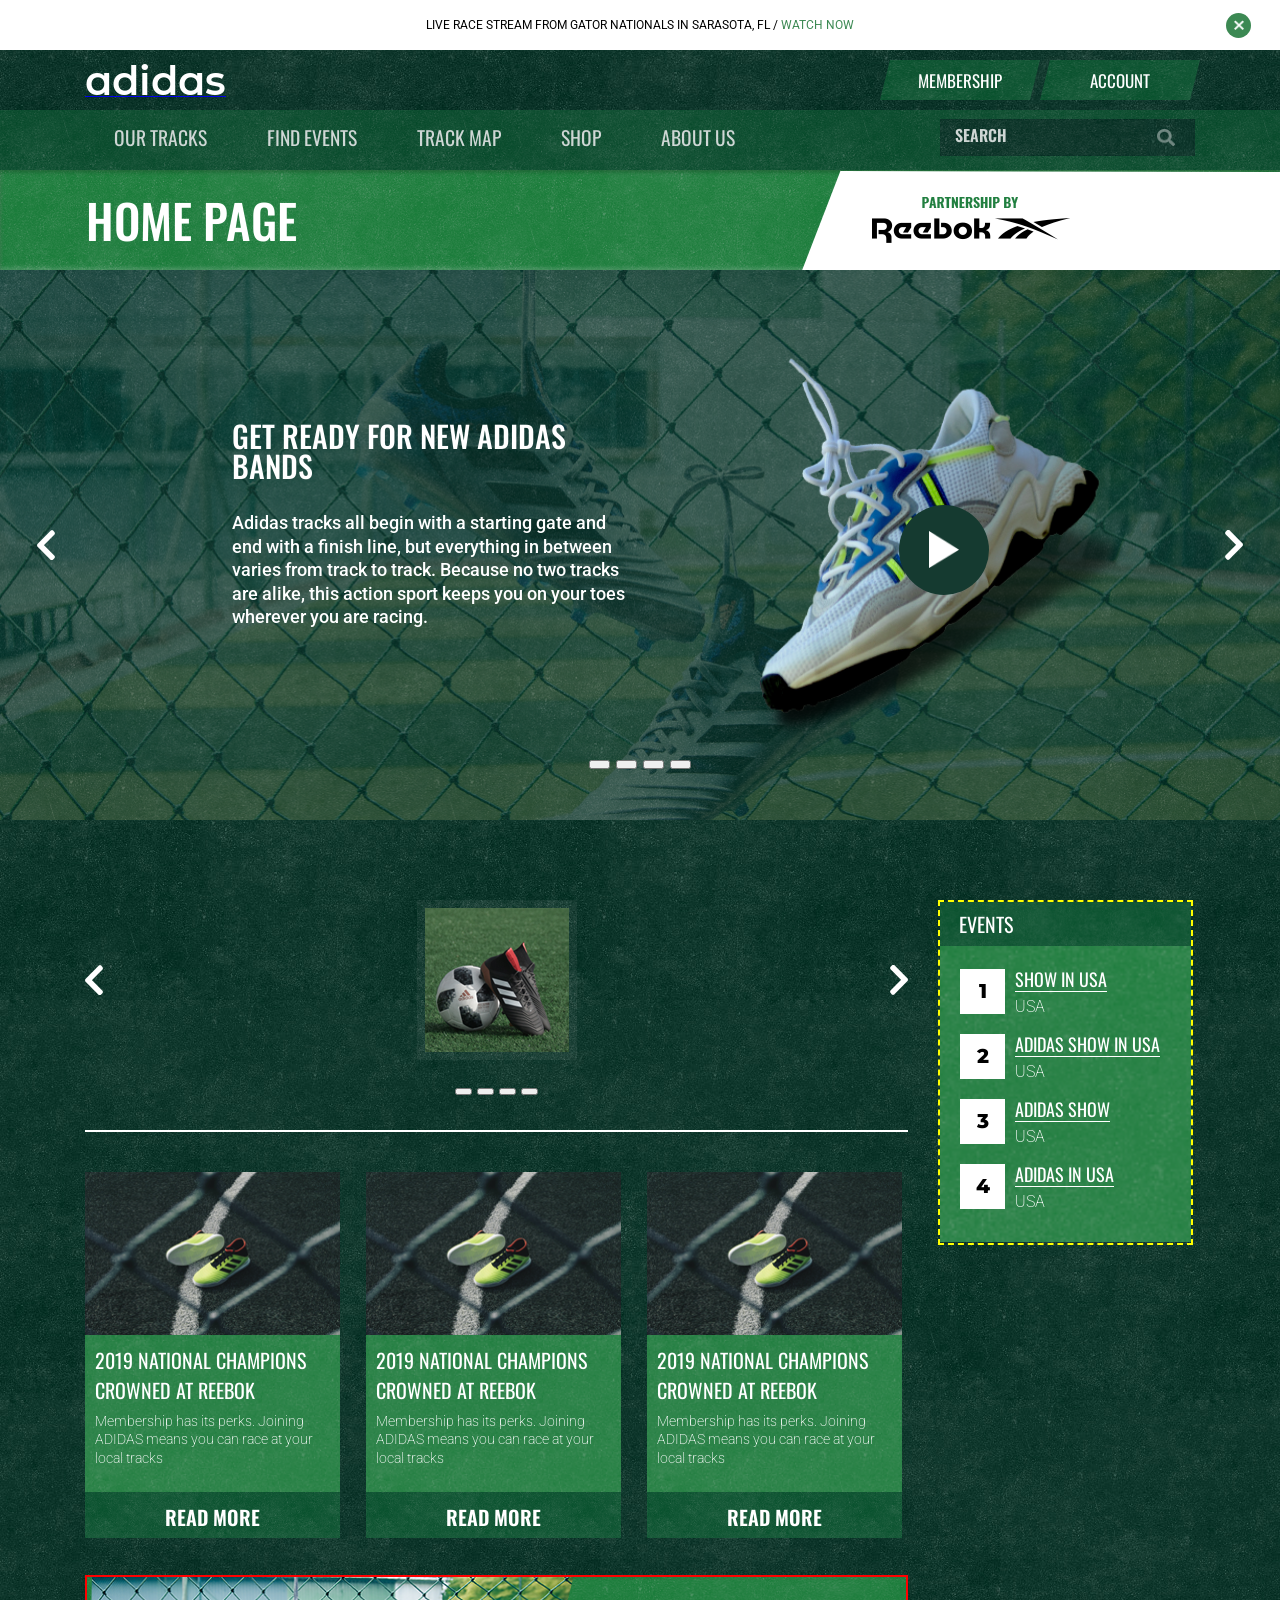
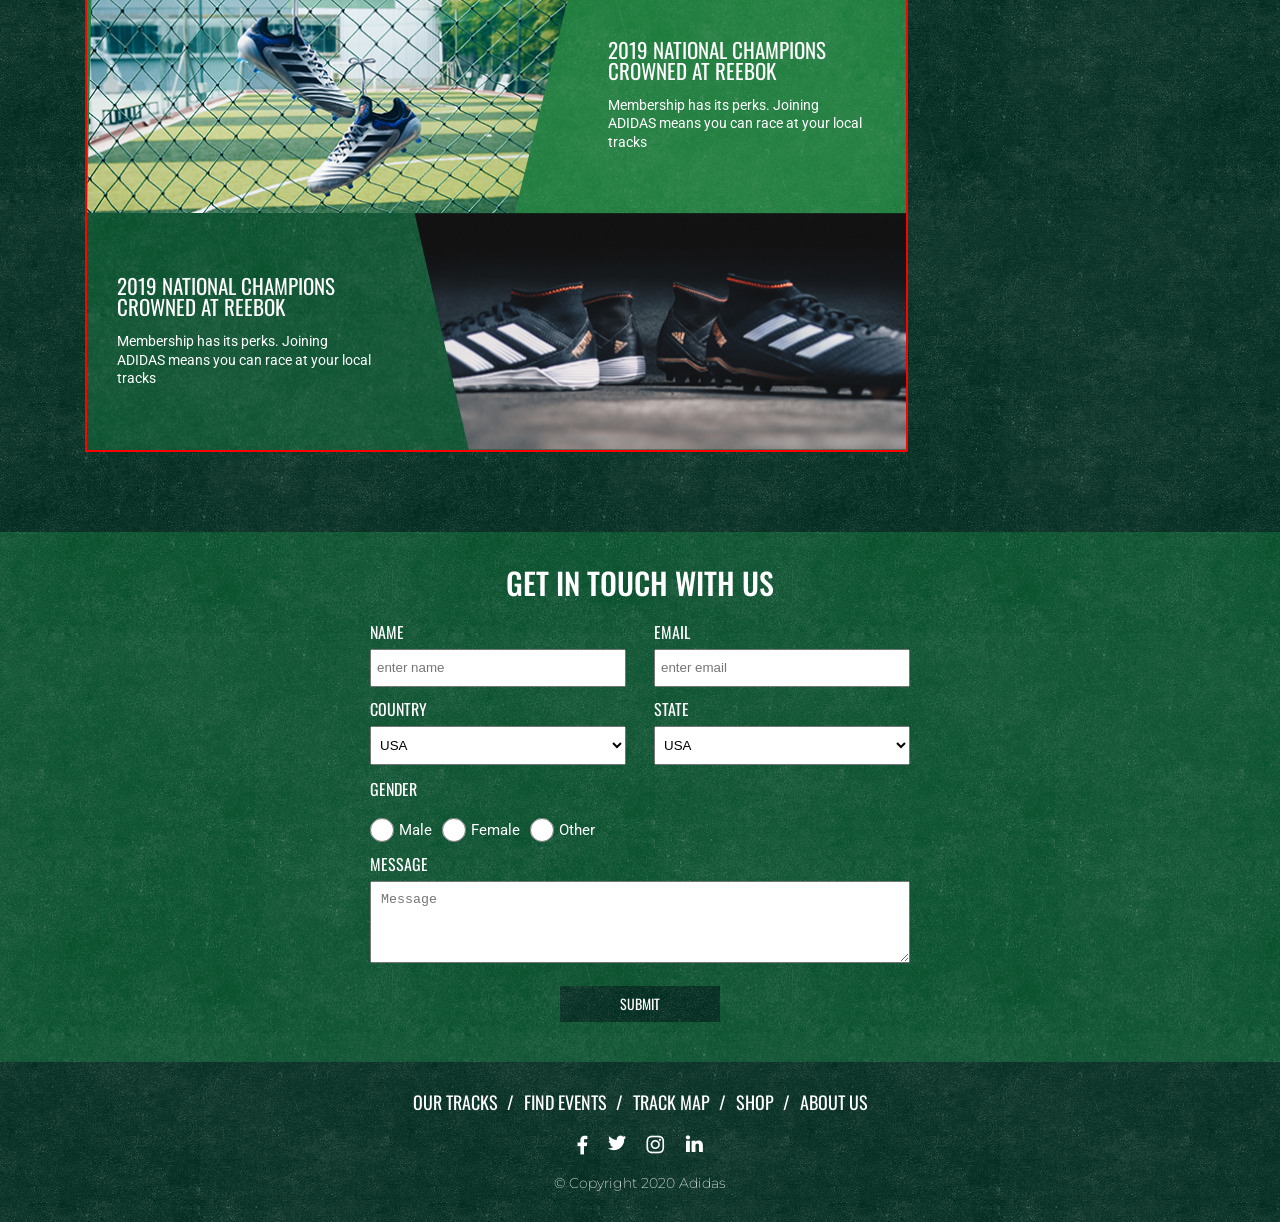
==== index.html @ 7c996afd "First commit" ====
<!doctype html>
<html lang="en">
  <head>
    <meta charset="UTF-8" />
    <meta name="viewport" content="width=device-width, initial-scale=1.0" />
    <link rel="stylesheet" href="style.css" />
    <script src="script.js"></script>
    <title>Adidos</title>
  </head>
  <body>
    <div class="notification">
      <p class="notification__text">
        LIVE RACE STREAM FROM GATOR NATIONALS IN SARASOTA, FL /
        <span class="notification__highlight"> WATCH NOW </span>
      </p>
      <button
        class="notification__toggle"
        aria-label="Close notification"
        aria-expanded="false"
      >
        <img
          class="notification__icon"
          src="../img/menu-close-icon.png"
          alt=""
        />
      </button>
    </div>

    <header>
      <!-- Top Bar Start -->
      <div class="top-bar">
        <div class="top-bar__container container">
          <!-- Brand Start -->
          <div class="top-bar__brand">
            <a href="/" class="top-bar__logo" aria-label="Adidas Home">
              <span class="top-bar__logo-text">adidas</span>
            </a>
          </div>
          <!-- Brand End -->

          <!-- Mobile Menu Start -->
          <div class="top-bar__menu">
            <button
              class="top-bar__menu-button"
              type="button"
              aria-label="Open menu"
              aria-expanded="false"
            >
              <img
                src="../img/burger-icon.png"
                alt=""
                class="top-bar__menu-icon"
              />
            </button>
          </div>
          <!-- Mobile Menu End -->

          <!-- Actions Start -->
          <div class="top-bar__actions">
            <!-- Membership Button Start -->
            <a
              href="#"
              class="top-bar__action-btn top-bar__action-btn--membership"
            >
              <span class="top-bar__action-text">Membership</span>
            </a>
            <!-- Membership Button End -->

            <!-- Account Button Start -->
            <a
              href="#"
              class="top-bar__action-btn top-bar__action-btn--account"
            >
              <span class="top-bar__action-text">Account</span>
            </a>
            <!-- Account Button End -->
          </div>
          <!-- Actions End -->
        </div>
      </div>
      <!-- Top Bar End -->

      <nav class="nav-bar" aria-label="Main navigation">
        <div class="nav-bar__container container">
          <ul class="nav-bar__menu">
            <li class="nav-bar__menu-item">
              <a href="#" class="nav-bar__menu-link">
                <span class="nav-bar__menu-text">OUR TRACKS</span>
              </a>
            </li>

            <li class="nav-bar__menu-item">
              <a href="#" class="nav-bar__menu-link">
                <span class="nav-bar__menu-text">FIND EVENTS</span>
              </a>
            </li>

            <li class="nav-bar__menu-item">
              <a href="#" class="nav-bar__menu-link">
                <span class="nav-bar__menu-text">TRACK MAP</span>
              </a>
            </li>

            <li class="nav-bar__menu-item">
              <a href="#" class="nav-bar__menu-link">
                <span class="nav-bar__menu-text">SHOP</span>
              </a>
            </li>

            <li class="nav-bar__menu-item">
              <a href="#" class="nav-bar__menu-link">
                <span class="nav-bar__menu-text">ABOUT US</span>
              </a>
            </li>
          </ul>

          <form class="nav-bar__search" action="#" role="search">
            <input
              id="site-search"
              type="search"
              class="nav-bar__search-input"
              placeholder="SEARCH"
            />

            <button type="submit" class="nav-bar__search-button">
              <img
                src="../img/search-icon.png"
                alt="Search"
                class="nav-bar__search-icon"
              />
            </button>
          </form>
        </div>
      </nav>

      <div class="breadcrumb" aria-label="Page header">
        <div class="breadcrumb__container full-right">
          <div class="breadcrumb__content">
            <h1 class="breadcrumb__title">Home Page</h1>
            <a href="#" class="breadcrumb__sponsor">
              <picture class="breadcrumb__sponsor-media">
                <img
                  src="../img/poweredby.png"
                  alt="Powered by company name"
                  class="breadcrumb__sponsor-image"
                />
              </picture>
            </a>
          </div>
        </div>
      </div>

      <div class="hero">
        <div class="hero__overlay">
          <button class="hero__arrow hero__arrow--next">
            <img src="img/hero-slider-leftt-arrow.png" alt="Next slide" />
          </button>

          <button class="hero__arrow hero__arrow--prev">
            <img src="img/hero-slider-right-arrow.png" alt="Previous slide" />
          </button>

          <div class="slide">
            <div class="hero__image-wrapper">
              <img
                src="img/video-thumbnail-img.png"
                alt="Product Image"
                class="hero__image"
              />
            </div>

            <div class="content">
              <h1>GET READY for New Adidas bands</h1>
              <p>
                Adidas tracks all begin with a starting gate and end with a
                finish line, but everything in between varies from track to
                track. Because no two tracks are alike, this action sport keeps
                you on your toes wherever you are racing.
              </p>
            </div>
          </div>

          <div class="hero__pagination">
            <button class="hero__pagination-btn"></button>
            <button class="hero__pagination-btn"></button>
            <button class="hero__pagination-btn"></button>
            <button class="hero__pagination-btn"></button>
          </div>
        </div>
      </div>
    </header>

    <main>
      <div class="container">
        <div class="two-col">
          <div class="two-col__content">
            <div class="careousel">
              <button class="careousel__btn left">
                <img src="img/hero-slider-leftt-arrow.png" alt="" />
              </button>
              <button class="careousel__btn right">
                <img src="img/hero-slider-right-arrow.png" alt="" />
              </button>

              <picture>
                <img src="img/thubnail-slider-img.png" alt="" />
              </picture>

              <div class="careousel__pagination">
                <button class="careousel__pagination-btn active"></button>
                <button class="careousel__pagination-btn"></button>
                <button class="careousel__pagination-btn"></button>
                <button class="careousel__pagination-btn"></button>
              </div>
            </div>

            <div class="divider"></div>
            <div class="event-grid">
              <div class="event-card">
                <picture class="event-card__media">
                  <img src="img/post-img.png" class="event-card__img" alt="" />
                </picture>

                <div class="event-card__content">
                  <h3 class="event-card__title">
                    2019 NATIONAL CHAMPIONS CROWNED AT Reebok
                  </h3>

                  <p class="event-card__description">
                    Membership has its perks. Joining ADIDAS means you can race
                    at your local tracks
                  </p>
                </div>

                <a href="#" class="event-card__btn">Read More</a>
              </div>
              <div class="event-card">
                <picture class="event-card__media">
                  <img src="img/post-img.png" class="event-card__img" alt="" />
                </picture>

                <div class="event-card__content">
                  <h3 class="event-card__title">
                    2019 NATIONAL CHAMPIONS CROWNED AT Reebok
                  </h3>

                  <p class="event-card__description">
                    Membership has its perks. Joining ADIDAS means you can race
                    at your local tracks
                  </p>
                </div>

                <a href="#" class="event-card__btn">Read More</a>
              </div>
              <div class="event-card">
                <picture class="event-card__media">
                  <img src="img/post-img.png" class="event-card__img" alt="" />
                </picture>

                <div class="event-card__content">
                  <h3 class="event-card__title">
                    2019 NATIONAL CHAMPIONS CROWNED AT Reebok
                  </h3>

                  <p class="event-card__description">
                    Membership has its perks. Joining ADIDAS means you can race
                    at your local tracks
                  </p>
                </div>

                <a href="#" class="event-card__btn">Read More</a>
              </div>
            </div>

            <div class="membership">
              <div class="membership__card">
                <picture class="membership__media">
                  <img
                    src="img/zig-zag-img-1.png"
                    alt=""
                    class="membership__img"
                  />
                </picture>

                <div class="membership__content">
                  <h3 class="membership__title">
                    2019 NATIONAL CHAMPIONS CROWNED AT Reebok
                  </h3>
                  <p class="membership__message">
                    Membership has its perks. Joining ADIDAS means you can race
                    at your local tracks
                  </p>
                </div>
              </div>

              <div class="membership__card membership__card--reverse">
                <picture class="membership__media">
                  <img
                    src="img/zig-zag-img-2.png"
                    alt=""
                    class="membership__img membership__img--reverse"
                  />
                </picture>

                <div class="membership__content">
                  <h3 class="membership__title">
                    2019 NATIONAL CHAMPIONS CROWNED AT Reebok
                  </h3>
                  <p class="membership__message">
                    Membership has its perks. Joining ADIDAS means you can race
                    at your local tracks
                  </p>
                </div>
              </div>
            </div>
          </div>
          <div class="two-col__news">
            <div class="events">
              <h1 class="events__title">EVENTS</h1>
              <ul class="events__list">
                <li class="events__item">
                  <h2 class="events__number">1</h2>
                  <div class="events__content">
                    <h3 class="events__sub-title">SHOW IN USA</h3>
                    <span class="events__location">USA</span>
                  </div>
                </li>
                <li class="events__item">
                  <h2 class="events__number">2</h2>
                  <div class="events__content">
                    <h3 class="events__sub-title">Adidas show IN USA</h3>
                    <span class="events__location">USA</span>
                  </div>
                </li>
                <li class="events__item">
                  <h2 class="events__number">3</h2>
                  <div class="events__content">
                    <h3 class="events__sub-title">Adidas show</h3>
                    <span class="events__location">USA</span>
                  </div>
                </li>
                <li class="events__item">
                  <h2 class="events__number">4</h2>
                  <div class="events__content">
                    <h3 class="events__sub-title">Adidas in USA</h3>
                    <span class="events__location">USA</span>
                  </div>
                </li>
              </ul>
            </div>
          </div>
        </div>
      </div>

      <section class="contact-section">
        <div class="contact-section__container">
          <h2 class="contact-section__title">Get in touch with us</h2>

          <form action="" class="contact-form" novalidate>
            <!-- Name -->
            <div class="contact-form__group">
              <label for="name" class="contact-form__label">Name</label>

              <input
                type="text"
                id="name"
                name="name"
                class="contact-form__input"
                placeholder="enter name"
              />
            </div>

            <!-- Email -->
            <div class="contact-form__group">
              <label for="email" class="contact-form__label">Email</label>

              <input
                type="email"
                id="email"
                name="email"
                class="contact-form__input"
                placeholder="enter email"
              />
            </div>

            <!-- Country -->
            <div class="contact-form__group">
              <label for="country" class="contact-form__label">Country</label>

              <select id="country" name="country" class="contact-form__select">
                <option value="usa">USA</option>
                <option value="pakistan">Pakistan</option>
              </select>
            </div>

            <!-- State -->
            <div class="contact-form__group">
              <label for="state" class="contact-form__label">State</label>

              <select id="state" name="state" class="contact-form__select">
                <option value="california">USA</option>
                <option value="punjab">Punjab</option>
              </select>
            </div>

            <!-- Gender -->
            <fieldset class="contact-form__fieldset">
              <legend class="contact-form__legend">Gender</legend>

              <div class="contact-form__radio-group">
                <div class="contact-form__radio-item">
                  <input
                    type="radio"
                    id="male"
                    name="gender"
                    value="male"
                    class="contact-form__radio-input"
                  />

                  <label for="male" class="contact-form__radio-label">
                    Male
                  </label>
                </div>

                <div class="contact-form__radio-item">
                  <input
                    type="radio"
                    id="female"
                    name="gender"
                    value="female"
                    class="contact-form__radio-input"
                  />

                  <label for="female" class="contact-form__radio-label">
                    Female
                  </label>
                </div>

                <div class="contact-form__radio-item">
                  <input
                    type="radio"
                    id="other"
                    name="gender"
                    value="other"
                    class="contact-form__radio-input"
                  />

                  <label for="other" class="contact-form__radio-label">
                    Other
                  </label>
                </div>
              </div>
            </fieldset>

            <!-- Message -->
            <div class="contact-form__group">
              <label for="message" class="contact-form__label"> Message </label>

              <textarea
                id="message"
                name="message"
                class="contact-form__textarea"
                placeholder="Message"
                rows="4"
              ></textarea>
            </div>

            <!-- Button -->
            <button type="submit" class="contact-form__button">Submit</button>
          </form>
        </div>
      </section>
    </main>

    <footer class="footer">
      <div class="footer__container">
        <nav class="footer__nav">
          <ul class="footer__menu">
            <li class="footer__menu-item">
              <a href="#" class="footer__menu-link">Our Tracks</a>
            </li>

            <li class="footer__menu-item">
              <a href="#" class="footer__menu-link">Find Events</a>
            </li>

            <li class="footer__menu-item">
              <a href="#" class="footer__menu-link">Track Map</a>
            </li>

            <li class="footer__menu-item">
              <a href="#" class="footer__menu-link">Shop</a>
            </li>
            <li class="footer__menu-item">
              <a href="#" class="footer__menu-link">About Us</a>
            </li>
          </ul>
        </nav>

        <div class="footer__social">
          <ul class="footer__social-list">
            <li class="footer__social-item">
              <a href="#" class="footer__social-link">
                <img
                  src="img/facebook-icon.png"
                  alt="Facebook"
                  class="footer__social-icon"
                />
              </a>
            </li>

            <li class="footer__social-item">
              <a href="#" class="footer__social-link">
                <img
                  src="img/twitter-icon.png"
                  alt="Twitter"
                  class="footer__social-icon"
                />
              </a>
            </li>

            <li class="footer__social-item">
              <a href="#" class="footer__social-link">
                <img
                  src="img/instagram-icon.png"
                  alt="Instagram"
                  class="footer__social-icon"
                />
              </a>
            </li>

            <li class="footer__social-item">
              <a href="#" class="footer__social-link">
                <img
                  src="img/linkedin-icon.png"
                  alt="LinkedIn"
                  class="footer__social-icon"
                />
              </a>
            </li>
          </ul>
        </div>

        <p class="footer__copyright">© Copyright 2020 Adidas</p>
      </div>
    </footer>
  </body>
</html>
---- style.css ----
@import url("https://fonts.googleapis.com/css2?family=Montserrat+Alternates:ital,wght@0,100;0,200;0,300;0,400;0,500;0,600;0,700;0,800;0,900;1,100;1,200;1,300;1,400;1,500;1,600;1,700;1,800;1,900&family=Montserrat:ital,wght@0,100..900;1,100..900&family=Oswald:wght@200..700&family=Roboto:ital,wght@0,100..900;1,100..900&display=swap");

@layer reset {
  *,
  *::after,
  *::before {
    margin: 0;
    padding: 0;
    box-sizing: border-box;
  }
}

@layer base {
  :root {
    --primary-clr: #3c8953;

    --container-width: 1110px;
    --container-padding:0.5px;
  }
  h1,
  h2,
  h3,
  h4 {
    font-family: "Oswald", sans-serif;
    font-weight: 400;
    color: white;
    text-transform: uppercase;
  }

  h1 {
    /* font-size: clamp(2.8rem, 3vw, 4.8rem); */
    font-size: clamp(2.9rem, 3vw, 4.9rem);

    /* font-size: clamp(3rem, 1.83rem + 4.99vw, 5rem); */
  }

  h2 {
    font-size: clamp(2.4rem, 2.5vw, 3.6rem);
  }

  h3 {
    font-size: clamp(2.2rem, 2vw, 3rem);
  }
  p {
    font-family: "Roboto", sans-serif;
    font-weight: 200;
    /* font-size: clamp(1rem, 1rem + 0.8vw, 2rem); */
    font-size: clamp(1.72rem, 1rem + 0.8vw, 2.5rem);
    line-height: 1.31;
    color: white;
  }

  html {
    font-size: 62.5%;
  }
  body {
    /* background-color: red; */
    /* min-height: 100dvh; */
    background: url("img/bg.jpg");
    overflow-x: hidden;
  }

  .container {
    width: 100%;
    max-width: var(--container-width);

    margin: 0 auto;

    padding-inline: var(--container-padding);
    display: grid;
  }

  .full-right {
    display: flex;
    justify-content: space-between;
    align-items: center;
    height: 100px;

    margin-left: max(
      var(--container-padding),
      calc((100vw - var(--container-width)) / 2 + var(--container-padding))
    );

    width: calc(
      1110 -
        max(
          var(--container-padding),
          calc((100vw - var(--container-width)) / 2 + var(--container-padding))
        )
    );
  }

  input,
  select {
    width: 100%;
    padding: 0.5rem;
    /* background: url("img/bg.jpg"); */
  }

  textarea {
    width: 100%;
  }
  label {
    font-family: "Oswald", sans-serif;

    color: white;
    font-size: 16px;
    text-transform: uppercase;
    font-weight: 400;
  }

  ul {
    list-style: none;
    li {
      a {
        text-decoration: none;
        color: white;
      }
    }
  }
}

@layer notification {
  .notification {
    position: relative;
    background-color: white;
    min-block-size: 7rem;
    display: flex;
    align-items: center;
    justify-content: center;
    padding: 0 1.6rem;
    .notification__text{
     
        /* font-size: 1.4rem; */
        /* font-size: clamp(1.2rem, 1vw, 1.4rem); */
        /* font-size: clamp(1.2rem, 0.97vw, 1.4rem); */
        font-size: clamp(12px, 0.97vw, 14px);
        color: black;
        text-align: left;
        font-weight: 400;
        line-height: 2;
        /* width: fit-content; */

        .notification__highlight {
          color: var(--primary-clr);
        }
    
    }
    .notification__toggle {
      position: absolute;
      top: 0;
      bottom: 0;
      margin-block: auto;
      block-size: fit-content;

      right: 14px;
      border: 0;
      background: var(--primary-clr);
      width: 25px;
      height: 25px;

      display: flex;
      align-items: center;
      justify-content: center;

      border-radius: 50vmax;
      img {
        width: 10px;
        height: 10px;
      }
    }
  }

  /* Mobile */
  @media (min-width: 640px) {
    .notification {
      justify-content: flex-start;
      .notification__text {
          text-align: left;
          width: fit-content;
      }
    }
  }


  /* Tablet portrait */
  @media (min-width: 768px) {
    .notification {
      min-block-size: 5rem;
      justify-content: center;
      .notification__text { 
          text-align: center;
      }

      .notification__toggle {
        right: 29px;
        width: 25px;
        height: 25px;
      }
    }
  }

    /* Tablet / small laptop */
  @media (min-width: 1024px) {

  }
  /* Optional: very large screens */
  @media (min-width: 1536px) { 

    .notification {
            
        min-block-size: 5rem;
        justify-content: center;
        .notification__text { 
            text-align: center;
            font-size: 17px;
        }
 
    }

  }
}

@layer header {
  header {

    .top-bar {
          /* padding: 1rem 0; */
          .top-bar__container {
            grid-template-columns: 1fr auto;
            place-items: center start;
            gap: 1.5rem;
            padding: 0;
            padding-top: 1.4rem;
            .top-bar__brand {
              padding-left: 1.5rem;
              span {
                color: white;
                font-family: "Montserrat Alternates", sans-serif;
                /* font-size: 3.5rem; */
                font-size: 2.7rem;
                font-weight: 600;
              }
            }
            .top-bar__menu {
              padding-right: 1.5rem;
              .top-bar__menu-button{
                border: 0;
                background: transparent;
              }
            }
            .top-bar__actions {
              grid-column: 1/-1;
              display: flex;
              justify-content: stretch;
              align-items: center;
              width: 100%;

              .top-bar__action-btn {
                flex: 1;
                text-decoration: none;
                color: white;
                padding: 0.8rem;
                text-align: center;

                .top-bar__action-text {
                  font-family: "Oswald", sans-serif;
                  font-size: 17px;
                  font-weight: 400;
                  /* border: 2px solid red; */

                  text-transform: uppercase;
                }

                &.top-bar__action-btn--membership {
                    background: url("../img/membership-btn.png");
                }

                &.top-bar__action-btn--account {
                    background: url("../img/btn-account.png");
                }   
            
              }
            }
          }

          /* BASE = mobile first */

          /* ≥ 640px */
          /* @media (min-width: 640px) { } */

          /* ≥ 768px */
          /* @media (min-width: 768px) { } */

          /* ≥ 1024px */
    @media (min-width: 1024px) {
            .top-bar__container{
              min-block-size: 6rem;
              padding: 0.4rem 0;
              &.container {

          
                grid-template-columns: 1fr auto auto;
                place-items: center start;
                height: 100%;
                padding: 0;

                .top-bar__brand {
                  padding: 0;
                  span {
                    color: white;
                    font-family: "Montserrat Alternates", sans-serif;
                    font-size: 4rem;
                    font-weight: 600;
                  }
                }
                .top-bar__actions {
                  padding: 0;
                  margin: 0;
                  grid-column: 3;

                  display: flex;
                  justify-content: center;
                  gap: 1rem;
                  .top-bar__action-btn {
                    transform: skew(-14deg);
                    display: flex;
                    align-items: center;
                    justify-content: center;
                    width: 150px;
                    height: 40px;
                    text-transform: uppercase;

                    .top-bar__action-text {
                      transform: skew(14deg);
                      font-family: "Oswald", sans-serif;
                      font-size: 17px;
                      font-weight: 400;
                    }

                    &.top-bar__action-btn--membership {
                      background: url("/img/membership-btn.png");
                    }
                    &.top-bar__action-btn--membership {
                      background: url("/img/btn-account.png");
                    }
                  }
                }

                .top-bar__menu  {
                  button {
                    border: 0;
                    background: transparent;
                    display: none;
                  }
                }
              }
            }
          }

          /* ≥ 1280px */
          /* @media (min-width: 1280px) { } */

          /* ≥ 1536px */
          /* @media (min-width: 1536px) { } */
    }


    .nav-bar {


      position: relative;
      background-color: #3c8953;
      opacity: 0.8;
      block-size: 100dvh;
      padding: 1rem 1.5rem;
      display: block;

     .nav-bar__container{

        &.container {
                grid-template-columns: 1fr;
                grid-template-rows: auto auto;
                gap: 0.5rem;
                /* place-items: start; */
                .nav-bar__menu {
                        display: flex;
                        flex-direction: column;
                        margin-top: 1.7rem;
                        gap: 0.5rem;
                    .nav-bar__menu-item {
                        .nav-bar__menu-link {
                            display: inline-block;
                            font-family: "Oswald", sans-serif;
                            /* font-size: 2.5rem; */
                            /* font-size: clamp(2rem, 2.5vw, 2.5rem); */
                            /* font-size: clamp(2rem, 1.74vw, 2.5rem); */

                            font-size: 17px;
                            padding: 1.5rem 2rem; /* set base padding */
                            &:hover {
                                background-image: url("../img/membership-btn.png");
                                background-size: cover;
                                background-repeat: no-repeat;
                                background-position: center;
                                clip-path: polygon(1% 100%, 0% 0%, 99% 0%, 87% 100%);
                            }
                        }
                    }

                 
                }

                .nav-bar__search {
                        grid-row: 1;
                        background: url("../img/bg.jpg");
                        display: flex;
                        align-items: center;
                        justify-content: center;
                        width: 100%;

                        .nav-bar__search-input {
                            border: 0;
                            padding: 1.3rem 0;
                            background: url("../img/search-input-bg.png");
                            &::placeholder {
                                padding:0 1rem;
                                font-family: "Oswald", sans-serif;
                                font-size: 1.6rem;
                                font-weight: 500;
                                color: white;
                        
                            }

                            &:focus,:focus-visible{

                                outline: 1px solid yellow;
                            }
                        }

                        .nav-bar__search-button {
                            padding: 1rem;
                            border: 0;
                            background: transparent;
                            img {
                            width: 20px;
                            }
                        }
                }
      }
     }

      

      /* desktop  responsiveness */

      /* ≥ 640px */
      /* @media (min-width: 640px) { } */

      /* ≥ 768px */
      /* @media (min-width: 768px) { } */

      /* ≥ 1024px */
      @media (min-width: 1024px) {
        &.nav-bar {
          display: block;
          position: relative;
          background: url("../img/btn-account.png");
          block-size: 6rem;
          opacity: 0.8;
          padding: 0;
          margin: 0;

          .nav-bar__container{
     
            &.container {
                    grid-template-columns: 1fr auto;
                    gap: 0;
                    place-items: center start;

                  
                    /* padding: 0.1rem; */
                    /* place-items: start; */
                    .nav-bar__menu {

                   
                        place-self: center start;
                        display: flex;
                        flex-direction: row;
                        align-items: center;
                        justify-content: center;
                        margin: 0;
                        margin-left: 0.9rem;
                        gap: 2rem;
                        
                    .nav-bar__menu-item {
                      .nav-bar__menu-link {
                            display: flex;
                            align-items: center;
                        
                            height: 5.5rem;
                            line-height: 5.5rem;
                            font-family: "Oswald", sans-serif;
                            /* font-size: 2.5rem; */
                            /* font-size: clamp(2rem, 2.5vw, 2.5rem); */
                            /* font-size: clamp(1.5rem, 1.74vw, 1.9rem); */
                            font-size: 19.5px;
                            font-weight: 400;
                            transform: skew(-25deg); /* 🔥 skew container */
                            overflow: hidden; /* prevents overflow issues */

                            .nav-bar__menu-text {
                                display: block;
                                transform: skew(25deg); /* 🔥 unskew text */
                            }

                            &:hover {

                        
                                /* background-image: url('img/membership-btn.png');
                                                            background-size: cover;
                                                            background-repeat: no-repeat;
                                                            background-position: center;
                                                            clip-path:none; */

                                background-image: url("../img/membership-btn.png");
                                background-size: auto 6rem; /* 🔥 height = 6rem */
                                background-repeat: no-repeat;
                                background-position: center;
                                clip-path: none;
                            }

                        
                            }
                        }


                        }

                    .nav-bar__search {
                            grid-column: 2;
                            background: url("../img/bg.jpg");
                            display: flex;
                            align-items: center;
                            justify-content: center;

                            width: 255px;
                            .nav-bar__search-input {
                                border: 0;
                                padding: 1rem 0.5rem;
                                &::placeholder {
                                padding: 1rem;

                                font-family: "Oswald", sans-serif;
                                font-size: 1.6rem;
                                font-weight: 600;
                                }
                                &:focus,:focus-visible{

                                    outline: 1px solid yellow;
                                }
                            }

                            .nav-bar__search-button {
                                /* padding:0 1rem; */

                                padding-right: 2rem;
                                border: 0;
                                background: transparent;
                                .nav-bar__search-icon {
                                     width: 22px;
                                }
                            }
                    }
          }

          } 
        
        }

        /* ≥ 1280px */
        /* @media (min-width: 1280px) { } */

        /* ≥ 1536px */
        /* @media (min-width: 1536px) { } */
      }
    }



    

.breadcrumb{

      background-image: url("../img/breadcrumb-bg-green.png");
      background-repeat: repeat, repeat-x;
      background-blend-mode: multiply;
      box-shadow:
        inset 0 2px 4px rgba(0, 0, 0, 0.25),/* dark inner shadow (top) */ 
        
        inset 0 -2px 4px rgba(255, 255, 255, 0.2); /* light inner highlight (bottom) */

    .breadcrumb__container{

      &.full-right {
        .breadcrumb__content{

            display: flex;  
            align-items: center;
            width: 100%;
            min-height: 100%;

          .breadcrumb__title{

                flex:  0 0 60%;
                font-family: "Oswald", sans-serif;
                /* font-size: clamp(3rem, 3.3vw, 7rem); */
                font-size: 47px;
                font-weight: 500;
                color: white;
                text-transform: uppercase;
                /* margin-left: 2rem; */
            }

        .breadcrumb__sponsor {
         
          flex: 1 0  40%;
          align-self: stretch;
          display: flex;
          align-items: center;
          padding-left: 7rem;
          /* background: url("../img/breadcrumb-bg-white-right.png") no-repeat; */
          background-color: white;
          clip-path: polygon(100% 100%, 100% 2%, 8% 1%, 0% 100%);
          /* flex: 0 0 40%; */
          min-height: 100%;
          .breadcrumb__sponsor-media{
            display: block;
            width: 100%;
            .breadcrumb__sponsor-image{
                  display: block;
                  max-width: 100%;
                  height: auto;
                  object-fit: contain;
                }          
          }
        }
        }
      }

      /* BASE = mobile first */

      /* ≥ 640px */
      @media (min-width: 640px) {
      }

      /* ≥ 768px */
      @media (min-width: 768px) {
        /* &.breadcrumb {
          display: block;
        } */
      }

      /* ≥ 1024px */
      /* @media (min-width: 1024px) { } */

      /* ≥ 1280px */
      /* @media (min-width: 1280px) { } */

      /* ≥ 1536px */
      /* @media (min-width: 1536px) { } */
}



}


    .hero {
      .hero__overlay {
        position: relative;
        isolation: isolate;
        /* min-block-size: 50.5rem; */
        min-block-size: 55rem;

        background: url("img/hero-bg.png");
        background-repeat: no-repeat;
        background-size: cover;
        background-position: center;
        isolation: isolate;

        &::after {
          position: absolute;
          content: "";
          background: url("img/overlay.png") center/cover no-repeat;
          inset: 0;
          z-index: -1;
        }

        .hero__arrow {
          display: none;
          z-index: 1;
          position: absolute;
          top: 0;
          bottom: 0;
          margin-block: auto;
          block-size: fit-content;
          border: 0;
          background: transparent;
          &.hero__arrow--next {
            left: 10px;
          }
          &.hero__arrow--prev {
            right: 10px;
          }
        }

        .slide {
          display: flex;
          align-items: center;
          justify-content: start;
          flex-direction: column;
          min-block-size: 50.5rem;
          margin-inline: 1.5rem;

          gap: 1.9rem;

          .hero__image-wrapper {
            margin-top: 3rem;
            position: relative;
            display: inline-block;
            .hero__image {
              width: 200px;
            }

            &::after {
              content: "";
              position: absolute;
              width: 6rem;
              height: 6rem;
              background: #153a30 url("img/play-icon.png") center center
                no-repeat;
              background-size: 2rem;
              border-radius: 50%;
              top: 50%;
              left: 50%;
              transform: translate(-50%, -50%);
              cursor: pointer;
            }
          }

          .content {
            /* width: min(100%, calc(100% - 2rem)); */
            h1 {
              color: white;
              text-transform: uppercase;
              font-size: 30px;
              font-weight: 400;

              margin-bottom: 1rem;
            }
            p {
              color: white;
            }
          }
        }

        .hero__pagination {
          z-index: 1;
          position: absolute;
          width: max-content;
          left: 0;
          right: 0;
          margin-inline: auto;
          bottom: 49px;

          display: flex;
          gap: 0.5rem;

          .hero__pagination-btn {
            width: 23px;
            height: 9px;
          }
        }

        /* BASE = mobile first */

        /* ≥ 640px */
        /* @media (min-width: 640px) { } */

        /* ≥ 768px */
        @media (min-width: 768px) {
          &.hero__overlay {
            min-block-size: 49rem;

            .hero__arrow {
              display: block;
              z-index: 1;
              position: absolute;
              top: 0;
              bottom: 0;
              margin-block: auto;
              block-size: fit-content;
              border: 0;
              background: transparent;
              &.hero__arrow--next {
                left: 37px;
              }
              &.hero__arrow--prev {
                right: 37px;
              }
            }

            .slide {
              display: flex;
              align-items: center;
              justify-content: start;
              flex-direction: row-reverse;

              gap: 13rem;

              padding-left: 15.5rem;
              min-block-size: 55rem;
              margin-inline: 7rem;
              /* gap: 4rem; */

              .hero__image-wrapper {
                margin-top: 3rem;
                position: relative;
                display: inline-block;

                margin-bottom: 2.1rem;
                .hero__image {
                  width: 370px;
                }
                &::after {
                  content: "";
                  position: absolute;
                  width: 9rem;
                  height: 9rem;
                  background: #153a30 url("img/play-icon.png") center center
                    no-repeat;
                  background-size: 3rem;
                  border-radius: 50%;

                  top: 50%;
                  left: 50%;
                  transform: translate(-50%, -50%);

                  cursor: pointer;
                }
              }

              .content {
                width: min(41%, calc(100% - 2rem));

                padding-left: 0.7rem;
                align-self: center;
                margin-bottom: 4rem;
                /* border: 2px dashed red; */
                h1 {
                  /* font-size: 4.9rem; */
                  font-weight: 500;

                  color: white;
                  text-transform: uppercase;
                  margin-bottom: 3rem;
                  line-height: 1;
                }
                p {
                  font-family: "Roboto", sans-serif;
                  font-size: 18px;
                  font-weight: 500;
                  text-align: left;
                }
              }
            }

            .hero__pagination {
              z-index: 1;
              position: absolute;
              width: max-content;
              left: 0;
              right: 0;
              margin-inline: auto;
              bottom: 51px;

              display: flex;
              gap: 0.6rem;

              .hero__pagination-btn {
                width: 21px;
                height: 9px;
              }
            }
          }

          /* ≥ 1024px */
          @media (min-width: 1024px) {
          }

          /* ≥ 1280px */
          /* @media (min-width: 1280px) { } */

          /* ≥ 1536px */
          /* @media (min-width: 1536px) { } */
        }
      }
    }
  }
}

@layer main {
  .container {
    .two-col {
      margin-top: 4.5rem;
      display: grid;
      grid-template-columns: 1fr;
      grid-auto-rows: auto;
      /* place-items: start  stretch; */

      gap: 3rem;

      .two-col__content {
        .careousel {
          position: relative;
          display: flex;
          justify-content: space-evenly;
          align-items: center;
          /* padding: 1rem; */
          /* gap:1rem; */
          /* min-block-size: 24rem; */

          margin-bottom: 8rem;

          .careousel__btn {
            display: none;
            position: absolute;

            background: transparent;
            border: none;
            top: 0;
            bottom: 0;
            margin-block: auto;
            block-size: fit-content;

            &.left {
              left: 10px;
            }
            &.right {
              right: 10px;
            }
          }

          picture {
            width: 100%;
            border: 8px solid transparent;
            border-image: url("img/pattern-bg.png") 30 round;

            img {
              width: 100%;
              /* object-fit: cover; */
            }
          }

          .careousel__pagination {
            position: absolute;
            bottom: -60px;
            margin: 2rem 0;
            display: flex;
            gap: 0.5rem;
            .careousel__pagination-btn {
              width: 20px;
              height: 6px;
            }
          }

          /* Desktop */

          @media (min-width: 768px) {
            &.careousel {
              .careousel__btn {
                display: inline-block;
              }

              picture {
                /* border: 2px dashed yellowgreen; */
                width: 160px;
                img {
                  width: 100%;
                  object-fit: cover;
                  aspect-ratio: 160/160;
                }
              }
            }
          }
        }



        .event-grid {
          display: grid;
          grid-template-columns: repeat(1, 1fr);

          gap: 2rem;

          margin-bottom: 3rem;
          .event-card {
            display: flex;
            flex-direction: column;
            width: 100%;

            /* max-width: 345px; */

            min-height: 342px;

            .event-card__media {
              width: 100%;
              .event-card__img {
                width: 100%;
                aspect-ratio: 300 / 163; /* match PSD ratio */
                object-fit: cover;
              }
            }

            .event-card__content {
              flex: 1;
              padding: 1rem;
              background: url("img/membership-btn.png") center/cover repeat;
              .event-card__title {
                margin-bottom: 0.7rem;
              }

              .event-card__description {
                margin-bottom: 1.5rem;
              }
            }

            .event-card__btn {
              padding: 1rem;
              background: url("img/btn-account.png") center/cover repeat;
              display: inline-flex;
              justify-content: center;
              align-items: center;
              width: 100%;
              color: white;
              font-family: "Oswald", sans-serif;
              font-size: 20px;
              font-weight: 600;
              text-transform: uppercase;
              text-decoration: none;
              min-height: 46px;
            }
          }

          /* Desktop */
          /* >768 */

          @media (min-width: 768px) {
            &.event-grid {
              grid-template-columns: repeat(3, 1fr);
              gap: 2rem;

              margin-top: 10rem;

              .event-card {
                max-width: 255px;
                min-height: 360px;
                .event-card__media {
                  width: 100%;
                  .event-card__img {
                    width: 100%;
                    aspect-ratio: 255 / 163; /* match PSD ratio */
                    object-fit: cover;
                  }
                }
              }

              .event-card__content {
                flex: 1;
                padding: 1rem;
                background: url("img/membership-btn.png") center/cover repeat;

                .event-card__title {
                  /* font-size: clamp(1.5rem, 2vw, 2rem); */
                  font-size: 20px;
                }

                .event-card__description {
                  font-size: 14px;
                  font-family: "Roboto", sans-serif;
                }
              }

              .event-card__btn {
                font-size: 14px;
                font-family: "Oswald", sans-serif;

                display: inline-flex;
                justify-content: center;
                align-items: center;

                min-height: 42px;
              }
            }
          }
        }

        .membership {
          .membership__card {
            display: flex;
            flex-direction: column;

            background: url("img/membership-pattern-01.png") center/cover repeat;

            &.membership__card--reverse {
              background: url("img/membership-pattern-02.png") center/cover
                repeat;
            }

            .membership__media {
              flex: 0 0 60%;
              .membership__img {
                width: 100%;
                min-height: 100%;
              }
            }
            .membership__content {
              flex: 0 0 40%;
              padding: 1rem;

              .membership__title {
                margin-bottom: 1rem;
              }
            }

            /* ≥ 640px */
            /* @media (min-width: 640px) { } */

          }


          
            /* ≥ 768px */
            @media (min-width: 768px) {

              &.membership{

                      border: 2px solid red;

                      margin-bottom: 3rem;
                      .membership__card {
                        display: flex;
                        flex-direction: row;
                        /* justify-content: space-between;    */

            

                        &.membership__card--reverse {
                          flex-direction: row-reverse;
                        }

                        .membership__media {
                          .membership__img {
                            width: 100%;
                            min-height: 100%;

                            clip-path: polygon(0% 100%, 1% 0%, 99% 0%, 87% 100%);
                            &.membership__img--reverse {
                              clip-path: polygon(100% 100%, 100% 0%, 0% 0%, 11% 100%);
                            }
                          }
                        }
                        .membership__content {
                          align-self: center;

                          padding: 0 2.5rem;
                          .membership__title {
                            margin-bottom: 1.5rem;
                            /* font-size: clamp(1.5rem, 2vw, 2.5rem); */
                            /* font-size: clamp(1.5rem, 1rem + 2vw, 2.5rem); */
                            font-size: clamp(20px, 1.2vw + 16px, 24px);
                            line-height: 1;
                            max-width: 300px;
                          }

                          .membership__message {
                            font-size: clamp(1rem, 1rem + 0.8vw, 1.3rem);
                            font-weight: 400;
                            max-width: 260px;
                          }
                        }
                      }
              }

            }
        }
      }

      .two-col__news {
        .events {
          /* border: 2px solid red; */
          padding-bottom: 0.1rem;

          /* place-self: start; */

          .events__title {
            background: url("img/btn-account.png") center/cover repeat;
            /* background-color: red; */
            padding: 0.7rem 1.6rem;

            font-size: 20px;
          }

          .events__list {
            background: url("img/membership-btn.png") center/cover repeat;
            padding-top: 2rem;
            padding-left: 2rem;
            padding-bottom: 1.6rem;

            .events__item {
              /* border: 2px dashed yellow; */

              display: flex;
              align-items: center;
              justify-content: start;
              gap: 1rem;

              margin-bottom: 1.5rem;

              .events__number {
                background-color: white;
                width: 45px;
                height: 45px;
                font-family: "Montserrat", sans-serif;
                font-size: 2rem;
                font-weight: 800;
                color: black;
                display: flex;
                align-items: center;
                justify-content: center;
              }
              .events__content {
                .events__sub-title {
                  /* font-size: clamp(2rem, 2vw, 2.8rem); */
                  font-size: clamp(1.81rem, 2vw, 2.8rem);
                  text-transform: uppercase;
                  text-decoration: underline;
                  text-underline-offset: 0.4rem;
                  margin-bottom: 5px;
                }

                .events__location {
                  font-family: "Roboto", sans-serif;
                  font-weight: 200;
                  font-size: clamp(1.5rem, 2vw, 2.8rem);
                  color: white;
                }
              }
            }
          }

          /* ≥ 768px */
          @media (min-width: 768px) {
            &.events {
              padding: 0;
              border: 2px dashed yellow;
              .events__title {
                font-size: clamp(2rem, 3vw, 2.5rem);
              }

              .events__list {
                .events__item {
                  .events__content {
                    .events__sub-title {
                      /* font-size: clamp(2rem, 2vw, 2.8rem); */
                      font-size: clamp(1rem, 2vw, 1.8rem);
                      text-transform: uppercase;
                      text-decoration: underline;
                      text-underline-offset: 0.4rem;
                      margin-bottom: 5px;
                    }

                    .events__location {
                      font-family: "Roboto", sans-serif;
                      font-weight: 200;
                      font-size: clamp(1rem, 2vw, 1.8rem);
                      color: white;
                    }
                  }
                }
              }
            }
          }
        }
      }
    }

    /* ≥ 768px */
    @media (min-width: 768px) {
      &.container {
        padding: 0;
        .two-col {
          grid-auto-flow: auto;
        }
      }
    }

    /* ≥ 1024px */
    @media (min-width: 1024px) {
      &.container {
        padding: 0;

        .two-col {
          margin-top: 8rem;
          grid-template-columns: 823px 255px;
          grid-auto-flow: auto;
          gap: 3rem;
          .two-col__content {
            .careousel {

              margin-bottom: 7rem;
              position: relative;
              display: flex;
              justify-content: space-evenly;
              align-items: center;

              .careousel__btn {
                display: none;
                position: absolute;

                background: transparent;
                border: none;
                top: 0;
                bottom: 0;
                margin-block: auto;
                block-size: fit-content;

                &.left {
                  left: 0;
                }
                &.right {
                  right: 0;
                }
              }

              picture {
                width: 100%;
                border: 8px solid transparent;
                border-image: url("img/pattern-bg.png") 30 round;

                img {
                  width: 100%;
                  /* object-fit: cover; */
                }
              }

              .careousel__pagination {

                position: absolute;
                bottom: -55px; /*see later */
               
                display: flex;
                gap: 0.5rem;
                .careousel__pagination-btn {
                  width: 17px;
                  height: 7.5px;
                }
              }

              /* Desktop */

              @media (min-width: 768px) {
                &.careousel {
                  .careousel__btn {
                    display: inline-block;
                  }

                  picture {
                    /* border: 2px dashed yellowgreen; */
                    width: 160px;
                    img {
                      width: 100%;
                      object-fit: cover;
                      aspect-ratio: 160/160;
                    }
                  }
                }
              }
            }


            .divider{

              border: 1px solid  white;
              margin-bottom: 4rem;
            }

            .event-grid {
              display: grid;
              grid-template-columns: repeat(1, 1fr);

              margin-top: 0rem;



              .event-card {
                width: 100%;
                .event-card__media {
                  width: 100%;
                  .event-card__img {
                    width: 100%;
                    aspect-ratio: 300 / 163; /* match PSD ratio */
                    object-fit: cover;
                  }
                }
                .event-card__content {
                  padding: 1rem;
                  background: url("img/membership-btn.png") center/cover repeat;
                  .event-card__title {
                    margin-bottom: 0.7rem;
                  }
                  .event-card__description {
                    margin-bottom: 1.5rem;
                  }
                }

                .event-card__btn {
                  padding: 1rem;
                  background: url("img/btn-account.png") center/cover repeat;
                  display: inline-block;
                  width: 100%;
                  color: white;
                  font-family: "Oswald", sans-serif;
                  font-size: clamp(1.5rem, 2vw, 2.5rem);
                  font-weight: 600;
                  text-transform: uppercase;
                  text-decoration: none;

                  text-align: center;
                }
              }

              /* Desktop */
              /* >768 */

              @media (min-width: 768px) {
                &.event-grid {
                  grid-template-columns: repeat(3, 1fr);
                  gap: 2rem;
                  /* margin-top: 1rem; */
                  margin-bottom: 4.3rem;
                  .event-card {
                    width: 255px;
                    height: 360px;

                    .event-card__media {
                      width: 100%;
                      .event-card__img {
                        width: 100%;
                        aspect-ratio: 255 / 163; /* match PSD ratio */
                        object-fit: cover;
                      }
                    }

                    .event-card__content {
                      padding: 1rem;
                      background: url("img/membership-btn.png") center/cover
                        repeat;

                      .event-card__title {
                        /* font-size: clamp(1.5rem, 2vw, 2rem); */

                        font-size: 20px;
                      }

                      .event-card__description {
                        font-size: clamp(1rem, 1rem + 0.8vw, 1.5rem);
                        font-size: 14px;
                      }
                    }

                    .event-card__btn {
                      /* font-size: clamp(1.5rem,2vw,2rem); */
                      font-size: 20px;

                      min-block-size: 4.6rem;
                    }
                  }
                }
              }
            }

            .membership {
              .membership__card {
                display: flex;
                flex-direction: column;

                background: url("img/membership-pattern-01.png") center/cover
                  repeat;

                &.membership__card--reverse {
                  background: url("img/membership-pattern-02.png") center/cover
                    repeat;
                }

                .membership__media {
                  flex: 0 0 60%;
                  .membership__img {
                    width: 100%;
                    min-height: 100%;
                  }
                }
                .membership__content {
                  flex: 0 0 40%;
                  padding: 1rem;

                  .membership__title {
                    margin-bottom: 1rem;
                  }
                }

                /* ≥ 640px */
                /* @media (min-width: 640px) { } */

                /* ≥ 768px */
                @media (min-width: 768px) {
                  &.membership__card {
                    display: flex;
                    flex-direction: row;
                    /* justify-content: space-between;    */

                    &.membership__card--reverse {
                      flex-direction: row-reverse;
                    }

                    .membership__media {
                      .membership__img {
                        width: 100%;
                        min-height: 100%;

                        clip-path: polygon(0% 100%, 1% 0%, 99% 0%, 87% 100%);
                        &.membership__img--reverse {
                          clip-path: polygon(
                            100% 100%,
                            100% 0%,
                            0% 0%,
                            11% 100%
                          );
                        }
                      }
                    }
                    .membership__content {
                      align-self: center;

                      padding: 0 3rem;
                      .membership__title {
                        margin-bottom: 1.5rem;
                        /* font-size: clamp(1.5rem, 2vw, 2.5rem); */
                        /* font-size: clamp(1.5rem, 1rem + 2vw, 2.5rem); */
                        /* font-size: clamp(16px, 1.2vw + 16px, 20px); */
                        font-size: 21px;
                        line-height: 1;
                        max-width: 300px;
                      }

                      .membership__message {
                        font-family: "Roboto", sans-serif;
                        font-size: clamp(1rem, 1rem + 0.8vw, 1.4rem);
                        font-weight: 400;
                        max-width: 260px;
                      }
                    }
                  }
                }
              }
            }
          }

          .two-col__news {
            .events {
              /* border: 2px solid red; */
              padding-bottom: 0.1rem;

              .events__title {
                background: url("img/btn-account.png") center/cover repeat;
                /* background-color: red; */
                padding: 0.7rem 1.9rem;
                font-size: 20px;
              }

              .events__list {
                background: url("img/membership-btn.png") center/cover repeat;
                padding-top: 2rem;
                padding-left: 2rem;
                padding-bottom: 1.6rem;

                .events__item {
                  /* border: 2px dashed yellow; */

                  display: flex;
                  align-items: center;
                  justify-content: start;
                  gap: 1rem;

                  margin-bottom: 1.5rem;

                  /* .events__number {
                                    background-color: white;
                                    width: 45px;
                                    height: 45px;
                                    font-family: "Montserrat", sans-serif;
                                    font-size: 2rem;
                                    font-weight: 800;
                                    color: black;
                                    display: flex;
                                    align-items: center;
                                    justify-content: center;
                                  } */
                  .events__content {
                    .events__sub-title {
                      /* font-size: clamp(2rem, 2vw, 2.8rem); */
                      /* font-size: clamp(1.81rem, 2vw, 2.8rem); */
                      font-size: 18px;

                      margin-bottom: 5px;
                    }

                    .events__location {
                      font-family: "Roboto", sans-serif;
                      font-weight: 200;
                      font-size: 16px;
                      color: white;
                    }
                  }
                }
              }
            }
          }
        }
      }
    }

    /* BASE = mobile first */
    /* larger screens */

    /* ≥ 640px */
    /* @media (min-width: 640px) {} */

    /* ≥ 768px */
    /* @media (min-width: 768px) { } */

    /* ≥ 1024px */
    /* @media (min-width: 1024px) { } */

    /* ≥ 1280px */
    /* @media (min-width: 1280px) { } */

    /* ≥ 1536px */
    /* @media (min-width: 1536px) { } */
  }

  .contact-section {
    margin-top: 5rem;
    background: url("img/get-in-touch-bg.png");

    display: grid;

    padding: 0 1.5rem;

    min-height: 690px;

    .contact-section__container {
      /* block-size: 55.48rem; */

      /* margin-top: 2.7rem;
      margin-bottom: 3rem; */

      margin-bottom: 4rem;
      .contact-section__title {
        font-size: 24px;
        font-weight: 600;
        text-align: center;
        
        margin-top: 2.8rem;
        margin-bottom: 2.2rem;
      }

      .contact-form {
        display: grid;
        grid-template-columns: 1fr;

        /* gap: 1.1rem; */
        /* place-items: center stretch; */
        /* margin-top: 2rem; */
        .contact-form__group {
          display: grid;
          grid-template-columns: repeat(1, 1fr);
          place-items: start;
          gap: 0.5rem;
          .contact-form__input,
          .contact-form__select {
            padding: 0.98rem 0.5rem;
            width: 100%;
          }

          .contact-form__textarea {
            padding: 1rem;
          }
        }
        .contact-form__fieldset {
          border: none;
          /* display: flex; */

          padding: 0;
          margin: 0;

          /* place-self: start stretch; */
          .contact-form__legend {
            display: block;
            text-align: left;
            color: white;
            font-family: "Oswald", sans-serif;
            font-size: 16px;
            text-transform: uppercase;
          }

          .contact-form__radio-group {
            display: flex;
            align-items: center;
            gap: 1rem;

            .contact-form__radio-item {
              display: flex;
              align-items: center;
              gap: 0.5rem;
              padding: 1rem 0;

              accent-color: #238041;

              label {
                font-family: "Roboto", sans-serif;
                font-size: 15px;
                text-transform: capitalize;
              }

              .contact-form__radio-input {
                inline-size: 2.4rem;
                block-size: 2.4rem;
              }
            }
          }
        }

        .contact-form__button {
          justify-self: center;
          background: url("img/form-submit-btn-bg.png") center/cover repeat;
          border: 0;
          color: white;
          width: 160px;
          height: 36px;
          display: flex;
          align-items: center;
          justify-content: center;
          font-family: "Oswald", sans-serif;
          font-size: 14px;
          text-transform: uppercase;
          cursor: pointer;
          padding: 0; /* important */
          appearance: none; /* optional */
          margin-top: 1.3rem;
        }
      }


    }

      @media (min-width: 768px) {

              &.contact-section {
                  min-height: 0;
                  place-content: center;
                  .contact-section__container {
                     min-width: 540px;
                    
                     margin-bottom: 2rem;

                    .contact-section__title {
                            font-size: 30px;
                            font-weight: 500;
                            margin-top: 2.8rem;
                            margin-bottom: 1.5rem;
                      }

                    .contact-form {

                      grid-template-columns: repeat(2, 1fr);
                      column-gap: 2.8rem;
                      /* row-gap: 1.5rem; */

                      .contact-form__group {
                        margin-bottom: 1rem;
                        .contact-form__textarea {
                                  padding: 1rem;
                                }
                        }
                        fieldset,
                        .contact-form__group:has(textarea),
                        button {
                            grid-column: 1 / -1;
                          }
                        .contact-form__button {
                            place-self: center;
                          }

                          .contact-form__fieldset{
                           margin-bottom: 1rem;
                           margin-top: 0.2rem;
                           .contact-form__radio-group{
                                display:flex;
                                align-items: end;
                                /* justify-content: center; */
                                .contact-form__radio-item{
                                       padding: 0;
                                       margin: 1.7rem 0 0 0;

                                }

                           }
                        }

                              .contact-form__button {
                              
                                  margin-bottom: 2rem;
                              }
                      }

                  }
                
              }
      }
  }
}

@layer footer {

    .footer{

        min-block-size: 16rem;
        display: grid;
        place-items: center;
        .footer__container {
            display: grid;
            place-items: center;
            height: 100%;
            .footer__menu {
              display: flex;
              flex-wrap: wrap;
              justify-content: center;
              gap: 1rem;

              .footer__menu-item {
                a {
                  position: relative;

                  font-family: "Oswald", sans-serif;
                  font-size: 18px;
                  text-transform: uppercase;
                  font-weight: 400;
                  &::after {
                    content: "/";
                    margin-inline-start: 0.9rem;
                  }
                }
                &:last-child {
                  a::after {
                    content: none;
                  }
                }
              }
            }
            .footer__social {
              .footer__social-list {
                display: flex;
                gap: 2rem;

              }
            }

            .footer__copyright {
              font-family: "Montserrat", sans-serif;
              font-size: 14px;
            }
          }

    }

    @media (min-width:768px){
        .footer{
              .footer__container {
                  .footer__menu {
                      margin-top: 1.8rem;
                  }
                  .footer__copyright {   
                    margin-bottom: 2rem;

                  }
                }
          }
    }
}

@layer util {
  img {
    max-width: 100%;
    display: block;
    background-repeat: no-repeat;
    background-size: cover;
    font-style: italic;
    height: auto;
    shape-margin: 0.75rem;
  }
}
/* BASE = mobile first */

/* ≥ 640px */
/* @media (min-width: 640px) { } */

/* ≥ 768px */
/* @media (min-width: 768px) { } */

/* ≥ 1024px */
/* @media (min-width: 1024px) { } */

/* ≥ 1280px */
/* @media (min-width: 1280px) { } */

/* ≥ 1536px */
/* @media (min-width: 1536px) { } */

/* Desktop First */
/* Tablet / small laptop */
/* @media (max-width: 1024px) { } */

/* Tablet portrait */
/* @media (max-width: 768px) { } */

/* Mobile */
/* @media (max-width: 640px) { } */

/* Optional: very large screens */
/* @media (min-width: 1536px) { } */
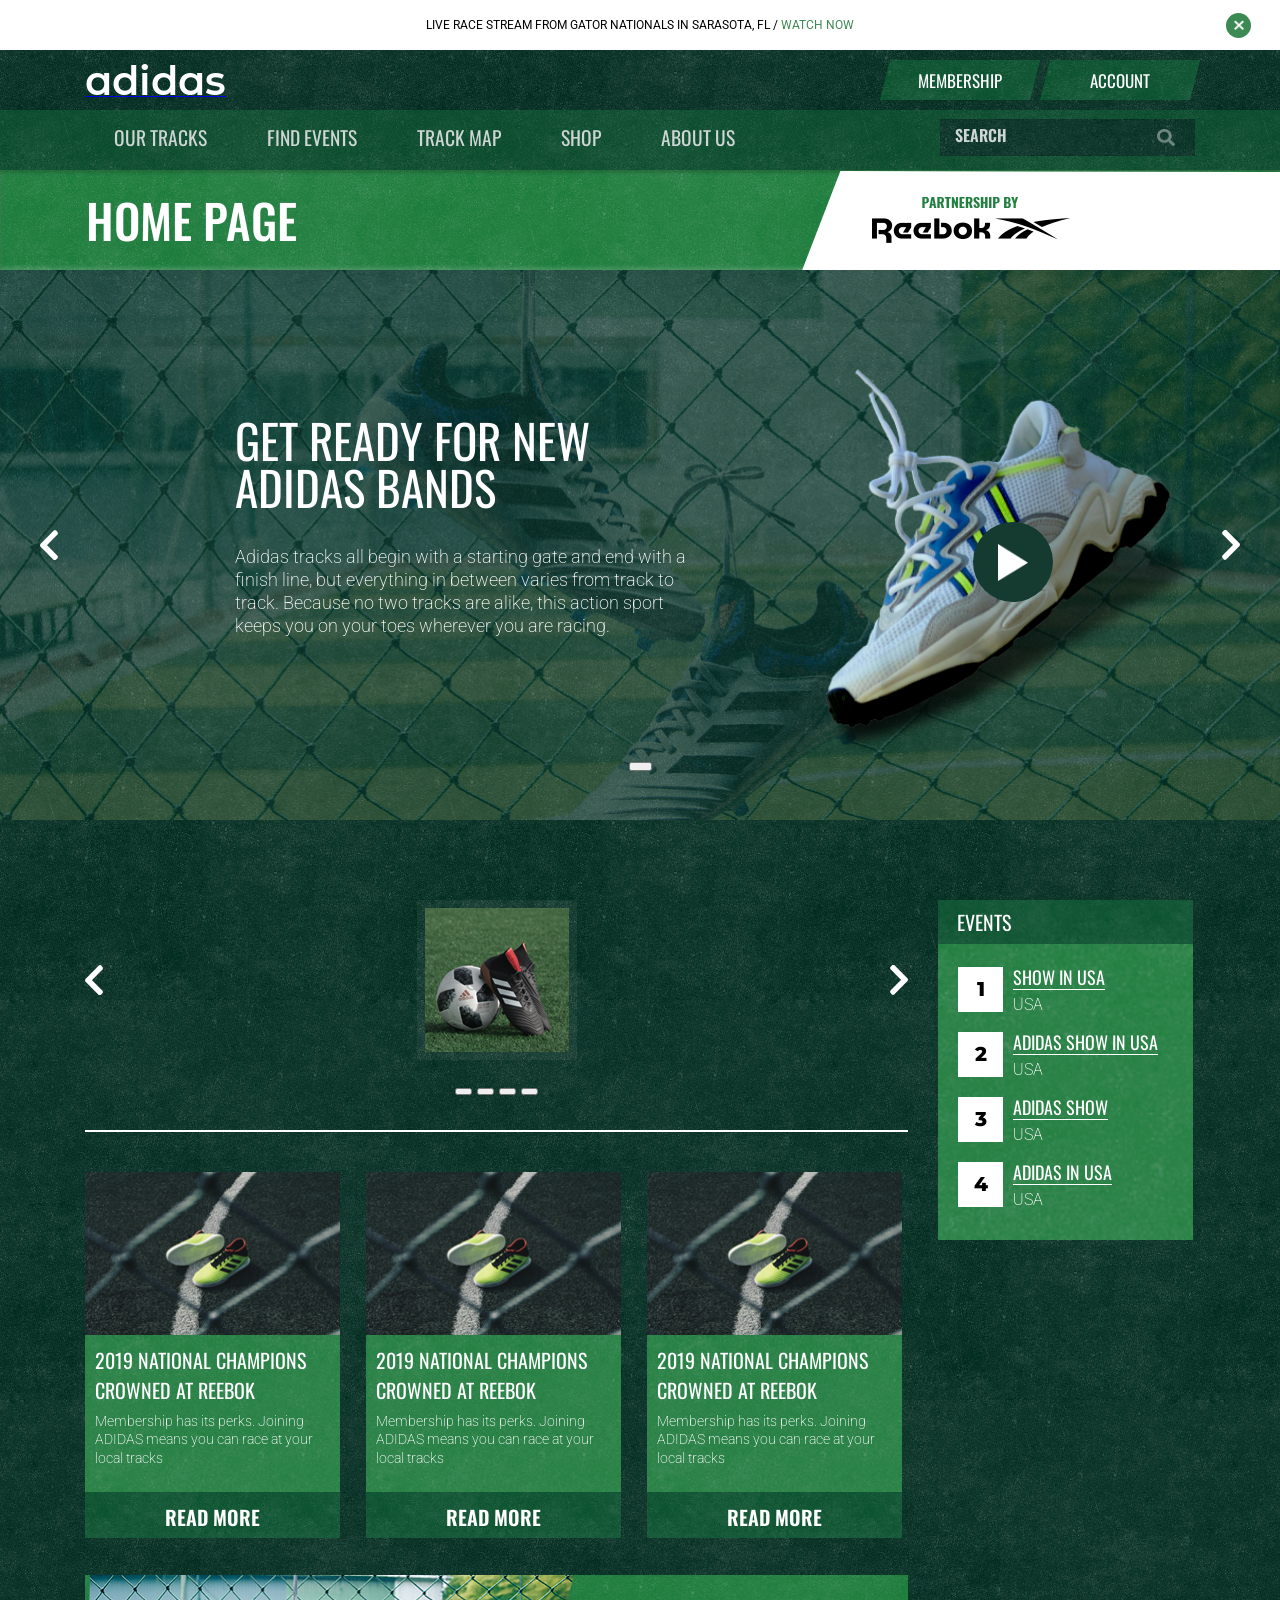
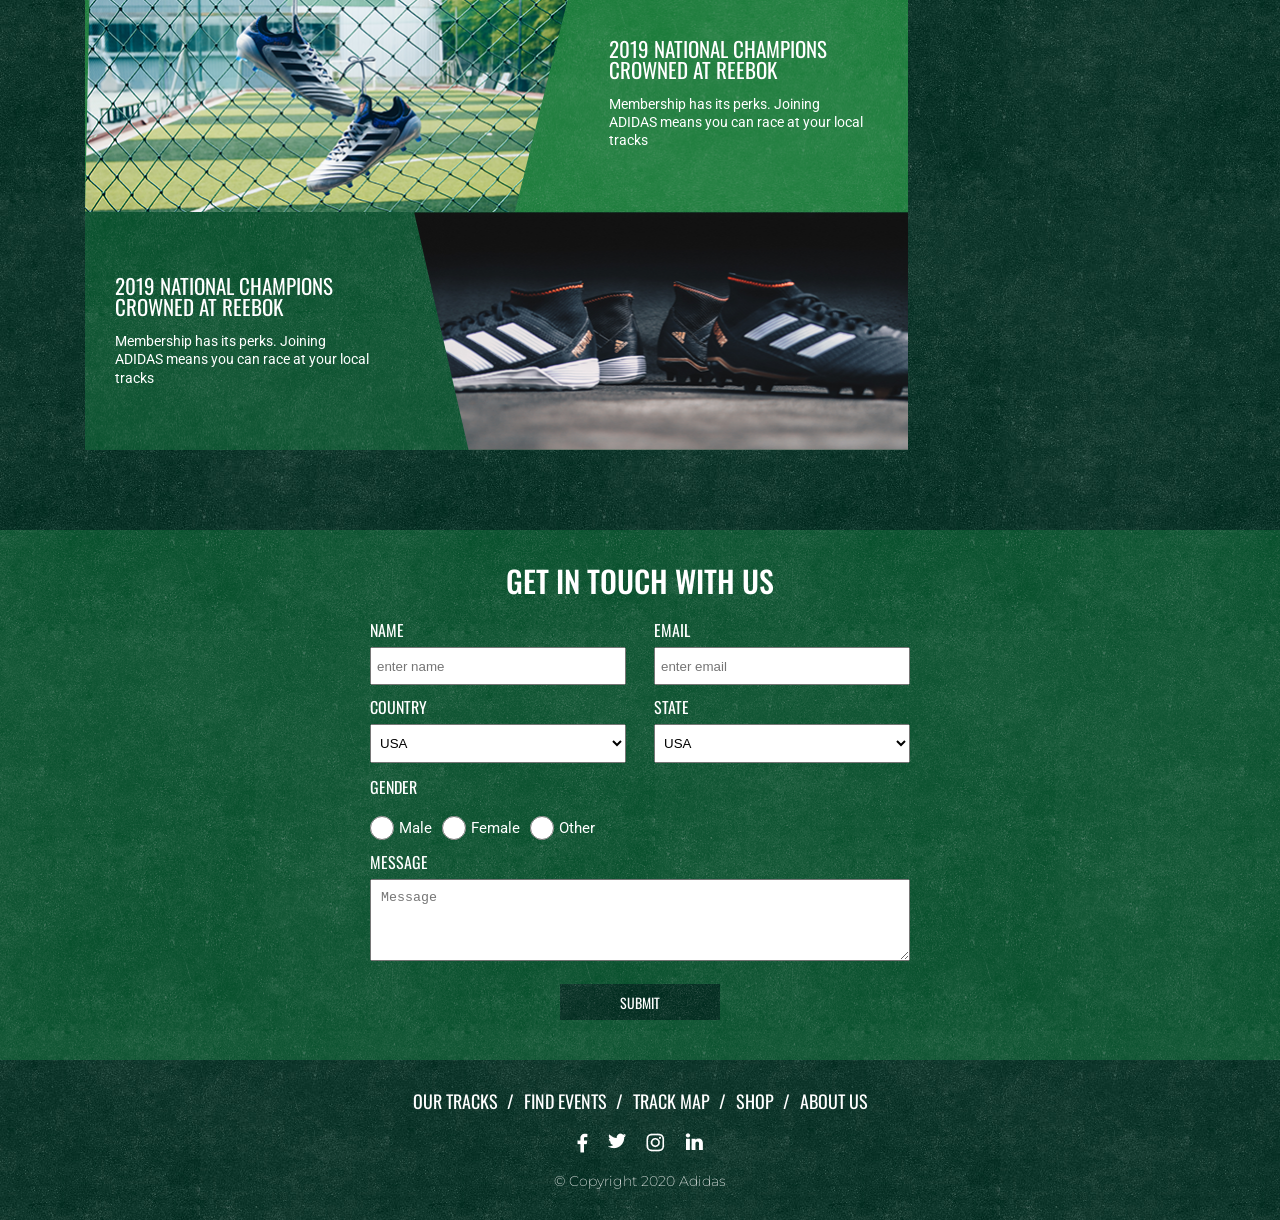
==== commit 5f42a8b3: "added hero area" ====
--- a/index.html
+++ b/index.html
@@ -150,44 +150,70 @@
         </div>
       </div>
 
-      <div class="hero">
-        <div class="hero__overlay">
-          <button class="hero__arrow hero__arrow--next">
-            <img src="img/hero-slider-leftt-arrow.png" alt="Next slide" />
-          </button>
-
-          <button class="hero__arrow hero__arrow--prev">
-            <img src="img/hero-slider-right-arrow.png" alt="Previous slide" />
-          </button>
-
-          <div class="slide">
-            <div class="hero__image-wrapper">
+      
+        <section class="hero">
+      <div class="hero__overlay">
+        <!-- Navigation -->
+        <button
+          class="hero__nav hero__nav--prev"
+          type="button"
+          aria-label="Previous slide"
+        >
+          <img
+            src="../img/hero-slider-right-arrow.png"
+            alt=""
+            class="hero__nav-icon"
+          />
+        </button>
+
+        <button
+          class="hero__nav hero__nav--next"
+          type="button"
+          aria-label="Next slide"
+        >
+          <img
+            src="../img/hero-slider-leftt-arrow.png"
+            alt=""
+            class="hero__nav-icon"
+          />
+        </button>
+
+        <!-- Slider -->
+        <div class="hero__slider">
+          <!-- Slide -->
+          <article class="hero__slide hero__slide--active">
+            <div class="hero__media">
               <img
-                src="img/video-thumbnail-img.png"
-                alt="Product Image"
+                src="../img/video-thumbnail-img.png"
+                alt="Adidas product showcase"
                 class="hero__image"
               />
             </div>
 
-            <div class="content">
-              <h1>GET READY for New Adidas bands</h1>
-              <p>
+            <div class="hero__content">
+              <h1 class="hero__title">GET READY for New Adidas Bands</h1>
+              <p class="hero__text">
                 Adidas tracks all begin with a starting gate and end with a
                 finish line, but everything in between varies from track to
                 track. Because no two tracks are alike, this action sport keeps
                 you on your toes wherever you are racing.
               </p>
             </div>
-          </div>
-
-          <div class="hero__pagination">
-            <button class="hero__pagination-btn"></button>
-            <button class="hero__pagination-btn"></button>
-            <button class="hero__pagination-btn"></button>
-            <button class="hero__pagination-btn"></button>
-          </div>
+          </article>
+        </div>
+
+        <!-- Pagination -->
+        <div class="hero__pagination">
+          <button
+            class="hero__pagination-btn hero__pagination-btn--active"
+            type="button"
+            aria-label="Go to slide 1"
+          ></button>
         </div>
       </div>
+        </section>
+
+
     </header>
 
     <main>
--- a/style.css
+++ b/style.css
@@ -374,16 +374,17 @@
       opacity: 0.8;
       block-size: 100dvh;
       padding: 1rem 1.5rem;
-      display: block;
-
-     .nav-bar__container{
-
+      display: none;
+      .nav-bar__container{
+        
         &.container {
+
                 grid-template-columns: 1fr;
                 grid-template-rows: auto auto;
                 gap: 0.5rem;
                 /* place-items: start; */
                 .nav-bar__menu {
+                 
                         display: flex;
                         flex-direction: column;
                         margin-top: 1.7rem;
@@ -590,323 +591,681 @@
 
     
 
-.breadcrumb{
-
-      background-image: url("../img/breadcrumb-bg-green.png");
-      background-repeat: repeat, repeat-x;
-      background-blend-mode: multiply;
-      box-shadow:
-        inset 0 2px 4px rgba(0, 0, 0, 0.25),/* dark inner shadow (top) */ 
-        
-        inset 0 -2px 4px rgba(255, 255, 255, 0.2); /* light inner highlight (bottom) */
-
-    .breadcrumb__container{
-
-      &.full-right {
-        .breadcrumb__content{
-
-            display: flex;  
-            align-items: center;
-            width: 100%;
-            min-height: 100%;
-
-          .breadcrumb__title{
-
-                flex:  0 0 60%;
-                font-family: "Oswald", sans-serif;
-                /* font-size: clamp(3rem, 3.3vw, 7rem); */
-                font-size: 47px;
-                font-weight: 500;
+    .breadcrumb{
+
+          background-image: url("../img/breadcrumb-bg-green.png");
+          background-repeat: repeat, repeat-x;
+          background-blend-mode: multiply;
+          box-shadow:
+            inset 0 2px 4px rgba(0, 0, 0, 0.25),/* dark inner shadow (top) */ 
+            
+            inset 0 -2px 4px rgba(255, 255, 255, 0.2); /* light inner highlight (bottom) */
+
+        .breadcrumb__container{
+
+          &.full-right {
+            .breadcrumb__content{
+
+                display: flex;  
+                align-items: center;
+                width: 100%;
+                min-height: 100%;
+
+              .breadcrumb__title{
+
+                    flex:  0 0 60%;
+                    font-family: "Oswald", sans-serif;
+                    /* font-size: clamp(3rem, 3.3vw, 7rem); */
+                    font-size: 47px;
+                    font-weight: 500;
+                    color: white;
+                    text-transform: uppercase;
+                    /* margin-left: 2rem; */
+                }
+
+            .breadcrumb__sponsor {
+            
+              flex: 1 0  40%;
+              align-self: stretch;
+              display: flex;
+              align-items: center;
+              padding-left: 7rem;
+              /* background: url("../img/breadcrumb-bg-white-right.png") no-repeat; */
+              background-color: white;
+              clip-path: polygon(100% 100%, 100% 2%, 8% 1%, 0% 100%);
+              /* flex: 0 0 40%; */
+              min-height: 100%;
+              .breadcrumb__sponsor-media{
+                display: block;
+                width: 100%;
+                .breadcrumb__sponsor-image{
+                      display: block;
+                      max-width: 100%;
+                      height: auto;
+                      object-fit: contain;
+                    }          
+              }
+            }
+            }
+          }
+
+          /* BASE = mobile first */
+
+          /* ≥ 640px */
+          @media (min-width: 640px) {
+          }
+
+          /* ≥ 768px */
+          @media (min-width: 768px) {
+            /* &.breadcrumb {
+              display: block;
+            } */
+          }
+
+          /* ≥ 1024px */
+          /* @media (min-width: 1024px) { } */
+
+          /* ≥ 1280px */
+          /* @media (min-width: 1280px) { } */
+
+          /* ≥ 1536px */
+          /* @media (min-width: 1536px) { } */
+    }
+
+
+
+    }
+
+
+
+
+    .hero {
+
+  .hero__overlay {
+    position: relative;
+    isolation: isolate;
+    /* min-block-size: 50.5rem; */
+    min-block-size: 55rem;
+
+    background: url("../img/hero-bg.png");
+    background-repeat: no-repeat;
+    background-size: cover;
+    background-position: center;
+    isolation: isolate;
+
+    &::after {
+      position: absolute;
+      content: "";
+      background: url("../img/overlay.png") center/cover no-repeat;
+      inset: 0;
+      z-index: -1;
+    }
+
+    .hero__nav {
+      display: none;
+      z-index: 1;
+      position: absolute;
+      top: 0;
+      bottom: 0;
+      margin-block: auto;
+      block-size: fit-content;
+      border: 0;
+      background: transparent;
+
+      &.hero__nav--prev {
+        right: 10px;
+      }
+      &.hero__nav--next {
+        left: 10px;
+      }
+    }
+
+    .hero__slider {
+      .hero__slide {
+        display: flex;
+        align-items: center;
+        justify-content: start;
+        flex-direction: column;
+        min-block-size: 50.5rem;
+        margin-inline: 1.5rem;
+
+        gap: 1.9rem;
+        .hero__media {
+          margin-top: 3rem;
+          position: relative;
+          display: inline-block;
+
+          .hero__image {
+                width: 100%;
+                max-width: 200px;     
+                z-index: 1;
+            }
+
+            &::after {
+
+                z-index: 2;
+                content: "";
+                position: absolute;
+                width: 6rem;
+                height: 6rem;
+                background: #153a30 url("../img/play-icon.png") center center
+                  no-repeat;
+                background-size: 2rem;
+                border-radius: 50%;
+                top: 50%;
+                left: 50%;
+                transform: translate(-50%, -50%);
+                cursor: pointer;
+              }
+        }
+    
+      .hero__content {
+        /* width: min(100%, calc(100% - 2rem)); */
+        .hero__title {
+          text-transform: uppercase;
+          font-size: clamp(3rem, 2.3rem + 1.88vw, 5rem);
+          font-weight: 400;
+          line-height: 1.3;
+
+          margin-bottom: 1rem;
+        }
+        .hero__text {
+          font-size: clamp(1.6rem, 1.53rem + 0.19vw, 1.8rem);
+        }
+      }
+
+        }
+
+    }
+
+    .hero__pagination {
+      z-index: 1;
+      position: absolute;
+      width: max-content;
+      left: 0;
+      right: 0;
+      margin-inline: auto;
+      bottom: 49px;
+      display: flex;
+      gap: 0.5rem;
+      .hero__pagination-btn {
+        width: 23px;
+        height: 9px;
+      }
+    }
+
+    /* BASE = mobile first */
+
+    /* ≥ 640px */
+    /* @media (min-width: 640px) { } */
+
+      /* ≥ 768px */
+      @media (min-width: 768px) {
+        &.hero__overlay {
+          min-block-size: 55rem;
+
+          .hero__nav {
+            display: inline-block;
+            z-index: 1;
+            position: absolute;
+            top: 0;
+            bottom: 0;
+            margin-block: auto;
+            block-size: fit-content;
+            border: 0;
+            background: transparent;
+
+            &.hero__nav--prev {
+              right: 40px;
+            }
+            &.hero__nav--next {
+              left: 40px;
+            }
+          }
+
+          .hero__slider {
+            margin-left:8rem;
+
+            .hero__slide {
+              display: flex;
+              flex-direction: row-reverse;
+              min-block-size: 50.5rem;
+
+
+              /* gap: 14rem; */
+            .hero__media {
+
+                /* flex: 0 1 clamp(260px, 22.7vw, 520px); */
+                flex: 0 1 327px;
+                align-self: center;
+                margin-top: 14rem;
+                position: relative;
+                display: inline-flex;
+                align-items: center;  
+                /* justify-content: center; */
+                width: fit-content;
+                height: fit-content;
+
+                .hero__image {
+
+                      display: block;
+                      width: 100%;
+                      max-width: 375px;
+                      z-index: 1;            
+                  }
+
+                  &::after {
+                      z-index: 2;
+                      content: "";
+                      position: absolute;
+                      width: 8rem;
+                      height: 8rem;
+                      background: #153a30 url("../img/play-icon.png")  center center
+                        no-repeat;
+                      background-size: 2rem;
+                      border-radius: 50%;
+                      top: 50%;
+                      left: 50%;
+                      transform: translate(-50%, -50%);
+                      cursor: pointer;
+                    }
+              }
+            
+
+            .hero__content {
+
+                margin-top: 1rem;
+                flex: 0 1 270px;
+                /* flex: 0 1 clamp(260px, 22.7vw, 520px); */
+                width: 100%;
+                max-width: 470px;
+                min-width: 0;
+
+              .hero__title {
                 color: white;
                 text-transform: uppercase;
-                /* margin-left: 2rem; */
-            }
-
-        .breadcrumb__sponsor {
-         
-          flex: 1 0  40%;
-          align-self: stretch;
-          display: flex;
-          align-items: center;
-          padding-left: 7rem;
-          /* background: url("../img/breadcrumb-bg-white-right.png") no-repeat; */
-          background-color: white;
-          clip-path: polygon(100% 100%, 100% 2%, 8% 1%, 0% 100%);
-          /* flex: 0 0 40%; */
-          min-height: 100%;
-          .breadcrumb__sponsor-media{
-            display: block;
-            width: 100%;
-            .breadcrumb__sponsor-image{
-                  display: block;
-                  max-width: 100%;
-                  height: auto;
-                  object-fit: contain;
-                }          
-          }
+                font-size: clamp(3rem, 2.3rem + 1.88vw, 5rem);
+                font-weight: 400;
+                line-height: 1;
+                margin-bottom: 3.5rem;
+              }
+              .hero__text {
+                color: white;
+                font-size: clamp(1.6rem, 1.53rem + 0.19vw, 1.8rem);
+              }
+            }
+
+            }
+
+
+
+          }
+
         }
+
+
+
+      }
+
+
+
+      /* ≥ 1024px — Small laptops */
+      @media (min-width: 1024px) {
+
+          &.hero__overlay {
+          min-block-size: 55rem;
+
+          .hero__nav {
+            display: inline-block;
+            z-index: 1;
+            position: absolute;
+            top: 0;
+            bottom: 0;
+            margin-block: auto;
+            block-size: fit-content;
+            border: 0;
+            background: transparent;
+
+            &.hero__nav--prev {
+              right: 40px;
+            }
+            &.hero__nav--next {
+              left: 40px;
+            }
+          }
+
+          .hero__slider {
+            margin-left: 15rem;
+
+            .hero__slide {
+              display: flex;
+              flex-direction: row-reverse;
+              min-block-size: 50.5rem;
+
+
+              gap: 7rem;
+            .hero__media {
+
+                /* flex: 0 1 clamp(260px, 22.7vw, 520px); */
+                flex: 0 1 325px;
+                align-self: center;
+                margin-top: 14rem;
+                position: relative;
+                display: inline-flex;
+                align-items: center;  
+                /* justify-content: center; */
+                width: fit-content;
+                height: fit-content;
+
+                .hero__image {
+
+                      display: block;
+                      width: 100%;
+                      max-width: 375px;
+                      z-index: 1;            
+                  }
+
+                  &::after {
+                      z-index: 2;
+                      content: "";
+                      position: absolute;
+                      width: 8rem;
+                      height: 8rem;
+                      background: #153a30 url("../img/play-icon.png")  center center
+                        no-repeat;
+                      background-size: 3rem;
+                      border-radius: 50%;
+                      top: 50%;
+                      left: 50%;
+                      transform: translate(-50%, -50%);
+                      cursor: pointer;
+                    }
+              }
+            
+
+            .hero__content {
+
+                margin-top: 1rem;
+                flex: 0 1 370px;
+                /* flex: 0 1 clamp(260px, 22.7vw, 520px); */
+                width: 100%;
+                max-width: 470px;
+                min-width: 0;
+
+              .hero__title {
+                color: white;
+                text-transform: uppercase;
+                font-size: clamp(3rem, 2.3rem + 1.88vw, 5rem);
+                font-weight: 400;
+                line-height: 1;
+                margin-bottom: 3.5rem;
+              }
+              .hero__text {
+                color: white;
+                font-size: clamp(1.6rem, 1.53rem + 0.19vw, 1.8rem);
+              }
+            }
+
+            }
+
+
+
+          }
+
         }
+
+
       }
 
-      /* BASE = mobile first */
-
-      /* ≥ 640px */
-      @media (min-width: 640px) {
+
+      /* ≥ 1280px — Desktops */
+      @media (min-width: 1280px) {
+
+
+        &.hero__overlay {
+
+
+          min-block-size: 55rem;
+
+          .hero__nav {
+            display: inline-block;
+            z-index: 1;
+            position: absolute;
+            top: 0;
+            bottom: 0;
+            margin-block: auto;
+            block-size: fit-content;
+            border: 0;
+            background: transparent;
+
+            &.hero__nav--prev {
+              right: 40px;
+            }
+            &.hero__nav--next {
+              left: 40px;
+            }
+          }
+
+          .hero__slider {
+             margin-left: 22rem;
+            .hero__slide {
+              display: flex;
+              flex-direction: row-reverse;
+              min-block-size: 50.5rem;
+              gap: 12rem;
+
+
+
+/* 
+              >*{
+
+                  border: 2px solid red;
+              } */
+
+
+
+            .hero__media {
+
+
+                /* flex: 0 1 clamp(260px, 22.7vw, 520px); */
+                flex: 0 1 375px;
+                position: relative;
+                display: inline-flex;
+                align-items: center;
+                justify-content: center;
+                width: fit-content;
+                height: fit-content;
+       
+                margin-top: 8rem;
+
+                .hero__image {
+
+                      display: block;
+                      width: 100%;
+                      max-width: 375px;
+                      z-index: 1;        
+                      
+                      
+                  }
+
+                  &::after {
+                      z-index: 2;
+                      content: "";
+                      position: absolute;
+                      width: 8rem;
+                      height: 8rem;
+                      background: #153a30 url("../img/play-icon.png")  center center
+                        no-repeat;
+                      background-size: 3rem;
+                      border-radius: 50%;
+                      top: 50%;
+                      left: 50%;
+                      transform: translate(-50%, -50%);
+                      cursor: pointer;
+                    }
+              }
+            
+
+            .hero__content {
+
+
+                flex: 0 1 470px;
+                /* flex: 0 1 clamp(260px, 22.7vw, 520px); */
+                width: 100%;
+                max-width: 470px;
+                min-width: 0;
+
+              .hero__title {
+                color: white;
+                text-transform: uppercase;
+                font-size: clamp(3rem, 2.3rem + 1.88vw, 5rem);
+                font-weight: 400;
+                line-height: 1;
+                margin-bottom: 3.5rem;
+              }
+              .hero__text {
+                color: white;
+                font-size: clamp(1.6rem, 1.53rem + 0.19vw, 1.8rem);
+              }
+            }
+
+            }
+
+
+
+          }
+
+        }
+
+
       }
 
-      /* ≥ 768px */
-      @media (min-width: 768px) {
-        /* &.breadcrumb {
-          display: block;
-        } */
+
+      /* ≥ 1440px — Large desktops */
+      @media (min-width: 1440px) {
+
+
+  
+
+
       }
 
-      /* ≥ 1024px */
-      /* @media (min-width: 1024px) { } */
-
-      /* ≥ 1280px */
-      /* @media (min-width: 1280px) { } */
-
-      /* ≥ 1536px */
-      /* @media (min-width: 1536px) { } */
-}
-
-
-
-}
-
-
-    .hero {
-      .hero__overlay {
-        position: relative;
-        isolation: isolate;
-        /* min-block-size: 50.5rem; */
-        min-block-size: 55rem;
-
-        background: url("img/hero-bg.png");
-        background-repeat: no-repeat;
-        background-size: cover;
-        background-position: center;
-        isolation: isolate;
-
-        &::after {
-          position: absolute;
-          content: "";
-          background: url("img/overlay.png") center/cover no-repeat;
-          inset: 0;
-          z-index: -1;
+
+      /* ≥ 1536px — XL screens */
+      @media (min-width: 1536px) {
+
+
+                 &.hero__overlay {
+
+
+          min-block-size: 55rem;
+
+          .hero__nav {
+            display: inline-block;
+            z-index: 1;
+            position: absolute;
+            top: 0;
+            bottom: 0;
+            margin-block: auto;
+            block-size: fit-content;
+            border: 0;
+            background: transparent;
+
+            &.hero__nav--prev {
+              right: 40px;
+            }
+            &.hero__nav--next {
+              left: 40px;
+            }
+          }
+
+          .hero__slider {
+             margin-left: 40rem;
+            .hero__slide {
+              display: flex;
+              flex-direction: row-reverse;
+              min-block-size: 50.5rem;
+              gap: 18rem;
+
+            .hero__media {
+
+
+                /* flex: 0 1 clamp(260px, 22.7vw, 520px); */
+                flex: 0 1 375px;
+                position: relative;
+                display: inline-flex;
+                align-items: center;
+                justify-content: center;
+                width: fit-content;
+                height: fit-content;
+       
+                margin-top: 8rem;
+
+                .hero__image {
+
+                      display: block;
+                      width: 100%;
+                      max-width: 375px;
+                      z-index: 1;        
+                      
+                      
+                  }
+
+                  &::after {
+                      z-index: 2;
+                      content: "";
+                      position: absolute;
+                      width: 8rem;
+                      height: 8rem;
+                      background: #153a30 url("../img/play-icon.png")  center center
+                        no-repeat;
+                      background-size: 3rem;
+                      border-radius: 50%;
+                      top: 50%;
+                      left: 50%;
+                      transform: translate(-50%, -50%);
+                      cursor: pointer;
+                    }
+              }
+            
+
+            .hero__content {
+
+
+                flex: 0 1 470px;
+                /* flex: 0 1 clamp(260px, 22.7vw, 520px); */
+                width: 100%;
+                max-width: 470px;
+                min-width: 0;
+
+              .hero__title {
+                color: white;
+                text-transform: uppercase;
+                font-size: clamp(3rem, 2.3rem + 1.88vw, 5rem);
+                font-weight: 400;
+                line-height: 1;
+                margin-bottom: 3.5rem;
+              }
+              .hero__text {
+                color: white;
+                font-size: clamp(1.6rem, 1.53rem + 0.19vw, 1.8rem);
+              }
+            }
+
+            }
+
+
+
+          }
+
         }
 
-        .hero__arrow {
-          display: none;
-          z-index: 1;
-          position: absolute;
-          top: 0;
-          bottom: 0;
-          margin-block: auto;
-          block-size: fit-content;
-          border: 0;
-          background: transparent;
-          &.hero__arrow--next {
-            left: 10px;
-          }
-          &.hero__arrow--prev {
-            right: 10px;
-          }
-        }
-
-        .slide {
-          display: flex;
-          align-items: center;
-          justify-content: start;
-          flex-direction: column;
-          min-block-size: 50.5rem;
-          margin-inline: 1.5rem;
-
-          gap: 1.9rem;
-
-          .hero__image-wrapper {
-            margin-top: 3rem;
-            position: relative;
-            display: inline-block;
-            .hero__image {
-              width: 200px;
-            }
-
-            &::after {
-              content: "";
-              position: absolute;
-              width: 6rem;
-              height: 6rem;
-              background: #153a30 url("img/play-icon.png") center center
-                no-repeat;
-              background-size: 2rem;
-              border-radius: 50%;
-              top: 50%;
-              left: 50%;
-              transform: translate(-50%, -50%);
-              cursor: pointer;
-            }
-          }
-
-          .content {
-            /* width: min(100%, calc(100% - 2rem)); */
-            h1 {
-              color: white;
-              text-transform: uppercase;
-              font-size: 30px;
-              font-weight: 400;
-
-              margin-bottom: 1rem;
-            }
-            p {
-              color: white;
-            }
-          }
-        }
-
-        .hero__pagination {
-          z-index: 1;
-          position: absolute;
-          width: max-content;
-          left: 0;
-          right: 0;
-          margin-inline: auto;
-          bottom: 49px;
-
-          display: flex;
-          gap: 0.5rem;
-
-          .hero__pagination-btn {
-            width: 23px;
-            height: 9px;
-          }
-        }
-
-        /* BASE = mobile first */
-
-        /* ≥ 640px */
-        /* @media (min-width: 640px) { } */
-
-        /* ≥ 768px */
-        @media (min-width: 768px) {
-          &.hero__overlay {
-            min-block-size: 49rem;
-
-            .hero__arrow {
-              display: block;
-              z-index: 1;
-              position: absolute;
-              top: 0;
-              bottom: 0;
-              margin-block: auto;
-              block-size: fit-content;
-              border: 0;
-              background: transparent;
-              &.hero__arrow--next {
-                left: 37px;
-              }
-              &.hero__arrow--prev {
-                right: 37px;
-              }
-            }
-
-            .slide {
-              display: flex;
-              align-items: center;
-              justify-content: start;
-              flex-direction: row-reverse;
-
-              gap: 13rem;
-
-              padding-left: 15.5rem;
-              min-block-size: 55rem;
-              margin-inline: 7rem;
-              /* gap: 4rem; */
-
-              .hero__image-wrapper {
-                margin-top: 3rem;
-                position: relative;
-                display: inline-block;
-
-                margin-bottom: 2.1rem;
-                .hero__image {
-                  width: 370px;
-                }
-                &::after {
-                  content: "";
-                  position: absolute;
-                  width: 9rem;
-                  height: 9rem;
-                  background: #153a30 url("img/play-icon.png") center center
-                    no-repeat;
-                  background-size: 3rem;
-                  border-radius: 50%;
-
-                  top: 50%;
-                  left: 50%;
-                  transform: translate(-50%, -50%);
-
-                  cursor: pointer;
-                }
-              }
-
-              .content {
-                width: min(41%, calc(100% - 2rem));
-
-                padding-left: 0.7rem;
-                align-self: center;
-                margin-bottom: 4rem;
-                /* border: 2px dashed red; */
-                h1 {
-                  /* font-size: 4.9rem; */
-                  font-weight: 500;
-
-                  color: white;
-                  text-transform: uppercase;
-                  margin-bottom: 3rem;
-                  line-height: 1;
-                }
-                p {
-                  font-family: "Roboto", sans-serif;
-                  font-size: 18px;
-                  font-weight: 500;
-                  text-align: left;
-                }
-              }
-            }
-
-            .hero__pagination {
-              z-index: 1;
-              position: absolute;
-              width: max-content;
-              left: 0;
-              right: 0;
-              margin-inline: auto;
-              bottom: 51px;
-
-              display: flex;
-              gap: 0.6rem;
-
-              .hero__pagination-btn {
-                width: 21px;
-                height: 9px;
-              }
-            }
-          }
-
-          /* ≥ 1024px */
-          @media (min-width: 1024px) {
-          }
-
-          /* ≥ 1280px */
-          /* @media (min-width: 1280px) { } */
-
-          /* ≥ 1536px */
-          /* @media (min-width: 1536px) { } */
-        }
       }
+  }
     }
+
+
+
   }
 }
 
@@ -1146,7 +1505,6 @@
 
               &.membership{
 
-                      border: 2px solid red;
 
                       margin-bottom: 3rem;
                       .membership__card {
@@ -1264,7 +1622,7 @@
           @media (min-width: 768px) {
             &.events {
               padding: 0;
-              border: 2px dashed yellow;
+
               .events__title {
                 font-size: clamp(2rem, 3vw, 2.5rem);
               }
